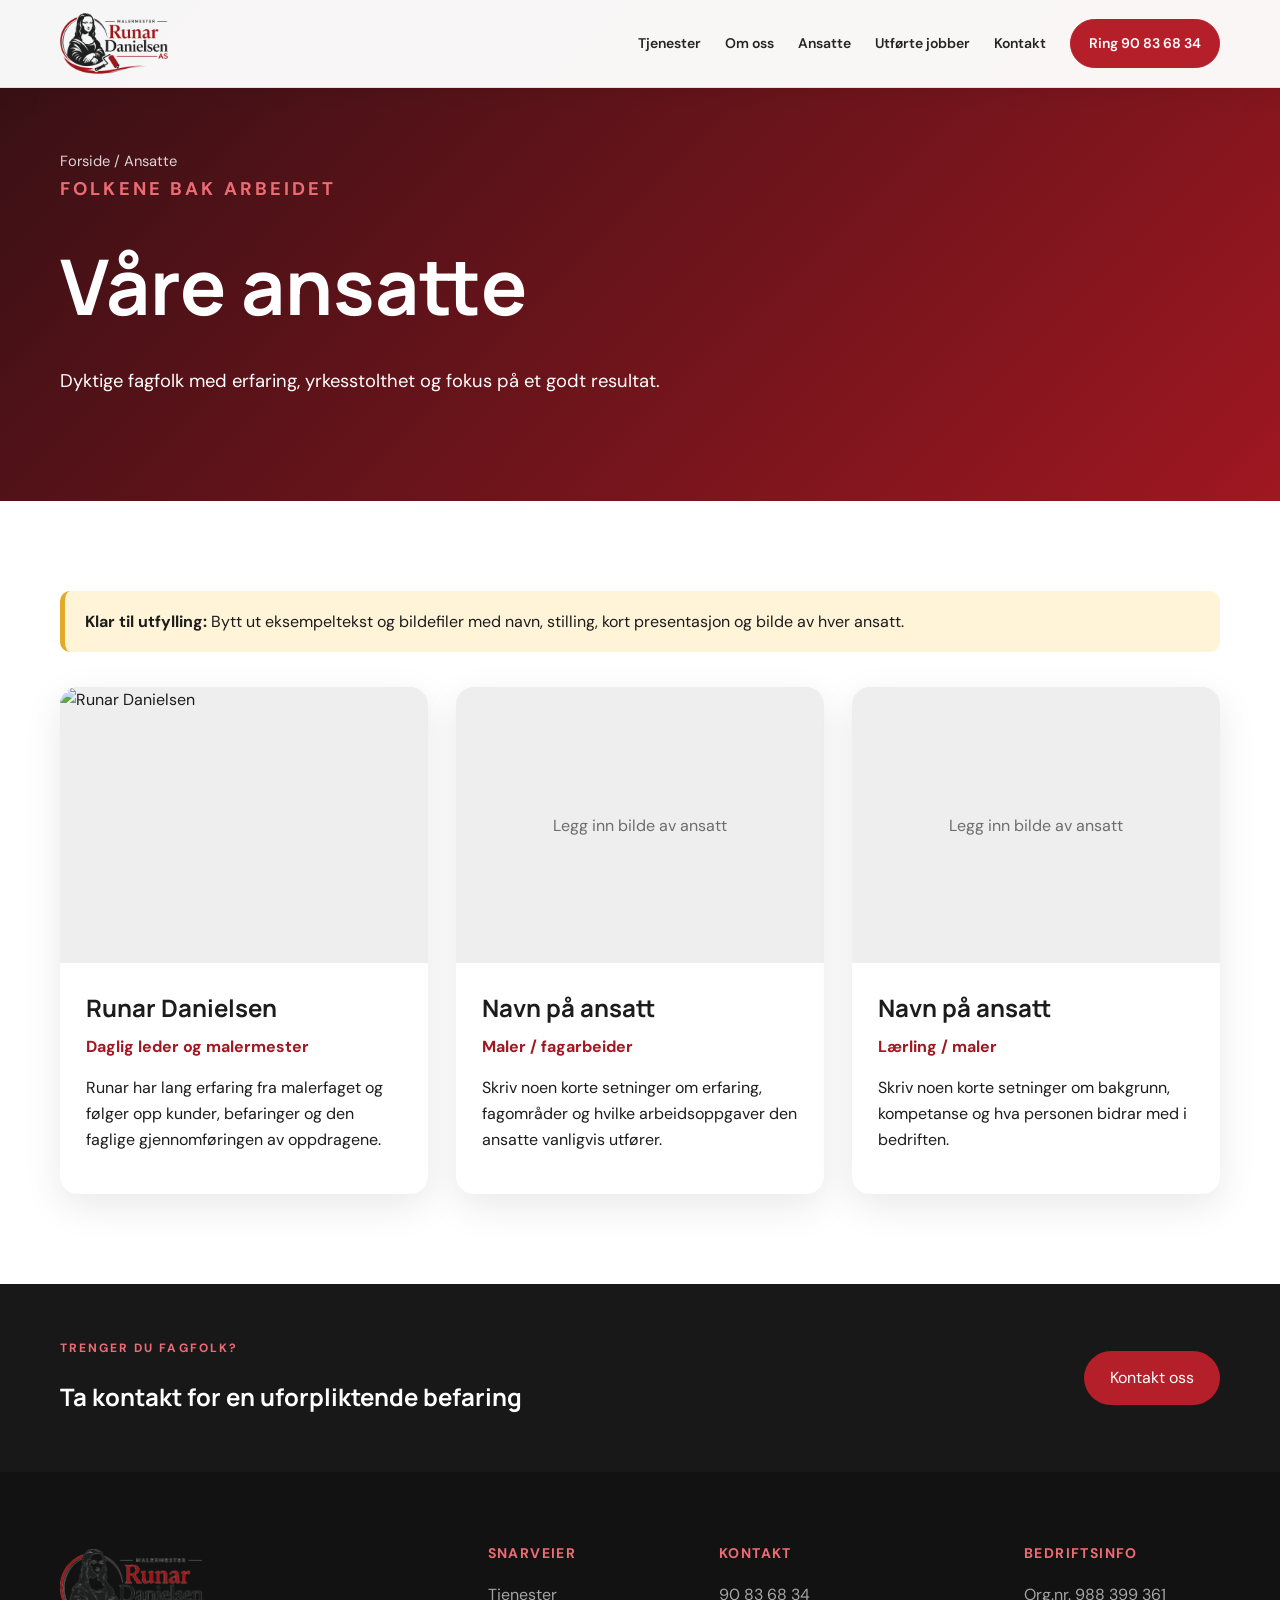
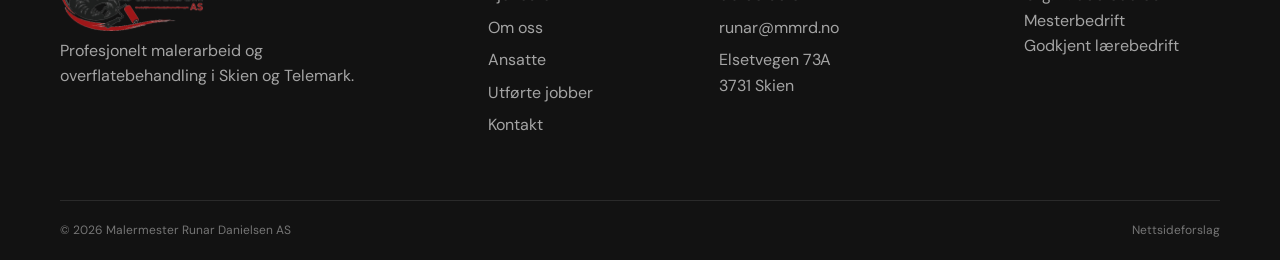
==== ansatte.html @ 9a322361 "Add files via upload" ====
<!DOCTYPE html>
<html lang="no">
<head>
  <meta charset="UTF-8">
  <meta name="viewport" content="width=device-width, initial-scale=1.0">
  <meta name="theme-color" content="#9f1721">
  <link rel="preconnect" href="https://fonts.googleapis.com">
  <link rel="preconnect" href="https://fonts.gstatic.com" crossorigin>
  <link href="https://fonts.googleapis.com/css2?family=DM+Sans:wght@400;500;600;700&family=Manrope:wght@600;700;800&display=swap" rel="stylesheet">
  <link rel="stylesheet" href="css/style.css">
  <meta name="description" content="Møt de ansatte hos Malermester Runar Danielsen AS i Skien.">
  <title>Ansatte | Malermester Runar Danielsen AS</title>
  <style>
    .subhero{padding:150px 0 85px;background:linear-gradient(135deg,#331014,#9f1721);color:#fff}.subhero h1{font-family:Manrope,sans-serif;font-size:clamp(2.5rem,6vw,4.8rem);margin:.25rem 0 1rem}.subhero p{max-width:700px;font-size:1.15rem;line-height:1.7}.breadcrumb{font-size:.92rem;opacity:.82}.breadcrumb a{color:#fff}.page-section{padding:90px 0}.team-grid,.jobs-grid{display:grid;grid-template-columns:repeat(3,minmax(0,1fr));gap:28px}.team-card,.job-card{background:#fff;border-radius:18px;overflow:hidden;box-shadow:0 12px 38px rgba(0,0,0,.09)}.team-photo,.job-photo{aspect-ratio:4/3;background:#eee;display:flex;align-items:center;justify-content:center;overflow:hidden}.team-photo img,.job-photo img{width:100%;height:100%;object-fit:cover}.placeholder{padding:30px;text-align:center;color:#6d6d6d}.team-content,.job-content{padding:26px}.team-content h2,.job-content h2{margin:0 0 6px;font-family:Manrope,sans-serif}.role{color:#9f1721;font-weight:700;margin:0 0 15px}.job-meta{display:flex;gap:8px;flex-wrap:wrap;margin-bottom:14px}.tag{font-size:.82rem;background:#f5e9ea;color:#82141c;padding:6px 10px;border-radius:999px}.notice{background:#fff4d8;border-left:5px solid #e2a92a;padding:18px 20px;border-radius:10px;margin-bottom:35px}.cta-band{background:#181818;color:#fff;padding:55px 0}.cta-band .container{display:flex;align-items:center;justify-content:space-between;gap:30px}.cta-band h2{margin:0;font-family:Manrope,sans-serif}@media(max-width:900px){.team-grid,.jobs-grid{grid-template-columns:1fr 1fr}.cta-band .container{align-items:flex-start;flex-direction:column}}@media(max-width:620px){.team-grid,.jobs-grid{grid-template-columns:1fr}.subhero{padding-top:120px}}
  </style>
</head>
<body>
  <a class="skip-link" href="#main">Gå til innhold</a>
  <header class="site-header" id="top">
    <div class="container nav-wrap">
      <a class="brand" href="index.html" aria-label="Malermester Runar Danielsen AS – forsiden">
        <img class="brand-logo" src="images/logo-transparent.png" alt="Malermester Runar Danielsen AS">
      </a>
      <button class="menu-toggle" aria-label="Åpne meny" aria-expanded="false"><span></span><span></span><span></span></button>
      <nav class="main-nav" aria-label="Hovedmeny">
        <a href="index.html#tjenester">Tjenester</a>
        <a href="index.html#om">Om oss</a>
        <a href="ansatte.html">Ansatte</a>
        <a href="utforte-jobber.html">Utførte jobber</a>
        <a href="index.html#kontakt">Kontakt</a>
        <a class="nav-cta" href="tel:+4790836834">Ring 90 83 68 34</a>
      </nav>
    </div>
  </header>
  <main id="main">
    <section class="subhero"><div class="container"><div class="breadcrumb"><a href="index.html">Forside</a> / Ansatte</div><p class="eyebrow">Folkene bak arbeidet</p><h1>Våre ansatte</h1><p>Dyktige fagfolk med erfaring, yrkesstolthet og fokus på et godt resultat.</p></div></section>
    <section class="page-section"><div class="container">
      <div class="notice"><strong>Klar til utfylling:</strong> Bytt ut eksempeltekst og bildefiler med navn, stilling, kort presentasjon og bilde av hver ansatt.</div>
      <div class="team-grid">
        <article class="team-card"><div class="team-photo"><img src="images/runar-danielsen.jpg" alt="Runar Danielsen" onerror="this.style.display='none';this.parentElement.innerHTML='<div class='placeholder'>Legg inn bilde:<br><strong>images/runar-danielsen.jpg</strong></div>'"></div><div class="team-content"><h2>Runar Danielsen</h2><p class="role">Daglig leder og malermester</p><p>Runar har lang erfaring fra malerfaget og følger opp kunder, befaringer og den faglige gjennomføringen av oppdragene.</p></div></article>
        <article class="team-card"><div class="team-photo"><div class="placeholder">Legg inn bilde av ansatt</div></div><div class="team-content"><h2>Navn på ansatt</h2><p class="role">Maler / fagarbeider</p><p>Skriv noen korte setninger om erfaring, fagområder og hvilke arbeidsoppgaver den ansatte vanligvis utfører.</p></div></article>
        <article class="team-card"><div class="team-photo"><div class="placeholder">Legg inn bilde av ansatt</div></div><div class="team-content"><h2>Navn på ansatt</h2><p class="role">Lærling / maler</p><p>Skriv noen korte setninger om bakgrunn, kompetanse og hva personen bidrar med i bedriften.</p></div></article>
      </div>
    </div></section>
    <section class="cta-band"><div class="container"><div><p class="eyebrow">Trenger du fagfolk?</p><h2>Ta kontakt for en uforpliktende befaring</h2></div><a class="btn btn-primary" href="index.html#kontakt">Kontakt oss</a></div></section>
  </main>
  <footer>
    <div class="container footer-grid">
      <div><a class="brand footer-brand" href="index.html"><img class="footer-logo" src="images/logo-transparent.png" alt="Malermester Runar Danielsen AS"></a><p>Profesjonelt malerarbeid og overflatebehandling i Skien og Telemark.</p></div>
      <div><h3>Snarveier</h3><a href="index.html#tjenester">Tjenester</a><a href="index.html#om">Om oss</a><a href="ansatte.html">Ansatte</a><a href="utforte-jobber.html">Utførte jobber</a><a href="index.html#kontakt">Kontakt</a></div>
      <div><h3>Kontakt</h3><a href="tel:+4790836834">90 83 68 34</a><a href="mailto:runar@mmrd.no">runar@mmrd.no</a><p>Elsetvegen 73A<br>3731 Skien</p></div>
      <div><h3>Bedriftsinfo</h3><p>Org.nr. 988 399 361<br>Mesterbedrift<br>Godkjent lærebedrift</p></div>
    </div>
    <div class="container footer-bottom"><span>© <span id="year"></span> Malermester Runar Danielsen AS</span><span>Nettsideforslag</span></div>
  </footer>
  <script src="script.js"></script>
</body>
</html>
---- css/style.css ----
:root{--green:#172821;--green2:#213a30;--lime:#d9e7a5;--cream:#f3f0e8;--white:#fff;--ink:#1a211d;--muted:#68716c;--line:#d9ddd9;--radius:18px;--shadow:0 20px 50px rgba(12,30,22,.14)}
*{box-sizing:border-box}html{scroll-behavior:smooth}body{margin:0;font-family:'DM Sans',sans-serif;color:var(--ink);background:#fff;line-height:1.6}img{max-width:100%;display:block}a{color:inherit;text-decoration:none}.container{width:min(1160px,calc(100% - 40px));margin:auto}.skip-link{position:absolute;left:-9999px}.skip-link:focus{left:20px;top:20px;background:#fff;padding:10px;z-index:999}
.site-header{height:84px;position:absolute;z-index:20;width:100%;color:#fff;border-bottom:1px solid rgba(255,255,255,.18)}.nav-wrap{height:100%;display:flex;align-items:center;justify-content:space-between}.brand{display:flex;align-items:center;gap:12px}.brand-mark{width:47px;height:47px;border:2px solid var(--lime);display:grid;place-items:center;border-radius:50%;font-family:Manrope;font-weight:800;letter-spacing:-2px;color:var(--lime)}.brand-text{display:flex;flex-direction:column;line-height:1.1}.brand-text strong{font-family:Manrope;font-size:16px;text-transform:uppercase;letter-spacing:.07em}.brand-text small{font-size:13px;opacity:.8;margin-top:4px}.main-nav{display:flex;align-items:center;gap:30px;font-weight:600;font-size:14px}.main-nav>a:not(.nav-cta):hover{color:var(--lime)}.nav-cta{padding:12px 18px;border:1px solid rgba(255,255,255,.5);border-radius:50px}.nav-cta:hover{background:#fff;color:var(--green)}.menu-toggle{display:none;background:transparent;border:0;padding:8px}.menu-toggle span{display:block;width:26px;height:2px;background:#fff;margin:6px}
.hero{min-height:790px;display:flex;align-items:center;position:relative;color:#fff;background:url('https://images.unsplash.com/photo-1562259949-6d6cde6cc78e?auto=format&fit=crop&w=2000&q=88') center/cover}.hero-overlay{position:absolute;inset:0;background:linear-gradient(90deg,rgba(12,27,21,.92) 0%,rgba(12,27,21,.70) 47%,rgba(12,27,21,.25) 100%)}.hero-content{position:relative;padding-top:80px}.eyebrow{text-transform:uppercase;letter-spacing:.17em;font-size:12px;font-weight:700;color:var(--lime);margin:0 0 20px}.eyebrow.dark{color:#64733f}.hero h1{font-family:Manrope;font-size:clamp(50px,7vw,88px);line-height:.99;letter-spacing:-.05em;margin:0;max-width:850px}.hero h1 span{color:var(--lime)}.hero-lead{font-size:20px;max-width:640px;color:rgba(255,255,255,.82);margin:28px 0 34px}.hero-actions{display:flex;gap:14px;flex-wrap:wrap}.btn{display:inline-flex;align-items:center;justify-content:center;min-height:54px;padding:0 25px;border-radius:50px;font-weight:700;border:1px solid transparent;cursor:pointer;font:inherit}.btn-primary{background:var(--lime);color:var(--green)}.btn-primary:hover{background:#eef5cd}.btn-ghost{border-color:rgba(255,255,255,.55);color:#fff}.btn-ghost:hover{background:#fff;color:var(--green)}.trust-row{display:flex;gap:50px;margin-top:65px;border-top:1px solid rgba(255,255,255,.2);padding-top:25px;max-width:700px}.trust-row div{display:flex;flex-direction:column}.trust-row strong{font-family:Manrope;font-size:19px}.trust-row span{color:rgba(255,255,255,.6);font-size:13px}.intro-strip{background:var(--lime);padding:24px 0}.intro-grid{display:flex;align-items:center;justify-content:space-between;font-weight:700}.intro-grid p{margin:0;font-size:18px}.intro-grid a{font-size:18px}.intro-grid a span{margin-left:14px}
.section{padding:110px 0}.section-heading{display:grid;grid-template-columns:1.4fr .7fr;align-items:end;gap:60px;margin-bottom:50px}.section-heading h2,.about h2,.center-heading h2,.contact-copy h2{font-family:Manrope;font-size:clamp(36px,5vw,56px);line-height:1.08;letter-spacing:-.04em;margin:0}.section-heading>p{color:var(--muted);margin:0}.service-grid{display:grid;grid-template-columns:repeat(3,1fr);gap:18px}.service-card{position:relative;min-height:280px;padding:34px;border:1px solid var(--line);border-radius:var(--radius);transition:.25s;background:#fff}.service-card:hover{transform:translateY(-5px);box-shadow:var(--shadow)}.service-card.featured{background:var(--green);color:#fff;border-color:var(--green)}.service-card .number{position:absolute;right:24px;top:22px;font-size:12px;color:#9ba29e}.service-card .icon{font-size:30px;color:#76884e;margin-bottom:28px}.service-card h3{font-family:Manrope;font-size:21px;margin:0 0 13px}.service-card p{margin:0;color:var(--muted)}.service-card.featured p{color:rgba(255,255,255,.65)}.service-card.featured .icon{color:var(--lime)}
.about{background:var(--cream)}.about-grid{display:grid;grid-template-columns:1fr 1fr;gap:90px;align-items:center}.about-image{position:relative}.about-image img{height:610px;width:100%;object-fit:cover;border-radius:var(--radius)}.experience-badge{position:absolute;right:-28px;bottom:45px;background:var(--lime);width:145px;height:145px;border-radius:50%;display:flex;flex-direction:column;align-items:center;justify-content:center}.experience-badge strong{font-size:13px;text-transform:uppercase;letter-spacing:.1em}.experience-badge span{font-family:Manrope;font-size:33px;font-weight:800}.about-copy>p:not(.eyebrow){color:var(--muted);font-size:17px}.check-list{list-style:none;padding:0;margin:28px 0}.check-list li{padding:12px 0 12px 32px;border-bottom:1px solid #d9d6cc;position:relative;font-weight:600}.check-list li:before{content:'✓';position:absolute;left:0;color:#61753c}.text-link{font-weight:800;border-bottom:1px solid;padding-bottom:5px}.text-link span{margin-left:12px}
.projects{background:var(--green);color:#fff}.section-heading.light>p{color:rgba(255,255,255,.65)}.project-grid{display:grid;grid-template-columns:1.35fr .65fr;grid-template-rows:1fr 1fr;gap:18px;height:660px}.project{margin:0;position:relative;overflow:hidden;border-radius:var(--radius)}.project.large{grid-row:1/3}.project img{width:100%;height:100%;object-fit:cover;transition:.5s}.project:hover img{transform:scale(1.035)}.project:after{content:'';position:absolute;inset:40% 0 0;background:linear-gradient(transparent,rgba(0,0,0,.75))}.project figcaption{position:absolute;z-index:2;left:28px;bottom:25px;display:flex;flex-direction:column}.project figcaption strong{font-family:Manrope;font-size:21px}.project figcaption span{font-size:13px;color:rgba(255,255,255,.7)}
.center-heading{text-align:center;margin-bottom:50px}.process-grid{display:grid;grid-template-columns:repeat(4,1fr);gap:25px}.process-grid>div{padding:30px 25px;border-top:2px solid var(--green)}.process-grid span{display:grid;place-items:center;width:38px;height:38px;border-radius:50%;background:var(--green);color:var(--lime);font-weight:800;margin-bottom:25px}.process-grid h3{font-family:Manrope;margin:0 0 10px}.process-grid p{color:var(--muted);margin:0}
.contact-section{background:var(--green2);color:#fff;padding:110px 0}.contact-grid{display:grid;grid-template-columns:.8fr 1.2fr;gap:90px}.contact-copy>p:not(.eyebrow){color:rgba(255,255,255,.68);font-size:18px}.contact-details{margin-top:45px;display:grid;gap:15px}.contact-details a,.contact-details div{display:flex;flex-direction:column;border-bottom:1px solid rgba(255,255,255,.16);padding-bottom:15px}.contact-details span{font-size:12px;text-transform:uppercase;color:var(--lime);letter-spacing:.1em}.contact-details strong{font-size:17px;margin-top:3px}.contact-form{background:#fff;color:var(--ink);padding:38px;border-radius:var(--radius)}.field-row{display:grid;grid-template-columns:1fr 1fr;gap:16px}.contact-form label{display:block;font-size:13px;font-weight:700;margin-bottom:18px}.contact-form input,.contact-form select,.contact-form textarea{width:100%;margin-top:7px;border:1px solid #d8ded9;border-radius:10px;padding:14px;font:inherit;background:#fafbf9}.contact-form textarea{resize:vertical}.consent{display:flex!important;gap:10px;align-items:flex-start;font-weight:400!important}.consent input{width:auto;margin:5px 0 0}.btn.full{width:100%;border:0}.form-note{font-size:12px;color:#7b827e;text-align:center;margin:14px 0 0}
footer{background:#0d1813;color:#fff;padding:70px 0 20px}.footer-grid{display:grid;grid-template-columns:1.5fr .7fr 1fr .8fr;gap:60px}.footer-grid h3{font-size:14px;text-transform:uppercase;letter-spacing:.1em;color:var(--lime);margin:0 0 18px}.footer-grid a,.footer-grid p{display:block;color:rgba(255,255,255,.62);margin:7px 0}.footer-grid>div:first-child p{max-width:330px}.footer-brand{margin-bottom:25px}.footer-bottom{border-top:1px solid rgba(255,255,255,.1);margin-top:55px;padding-top:20px;display:flex;justify-content:space-between;color:rgba(255,255,255,.42);font-size:12px}
@media(max-width:900px){.main-nav{position:fixed;inset:0 0 auto 0;background:var(--green);padding:100px 30px 35px;display:none;flex-direction:column;align-items:stretch}.main-nav.open{display:flex}.menu-toggle{display:block;z-index:2}.hero{min-height:730px}.service-grid{grid-template-columns:repeat(2,1fr)}.section-heading,.about-grid,.contact-grid{grid-template-columns:1fr;gap:45px}.about-grid{gap:60px}.about-image img{height:480px}.experience-badge{right:20px}.process-grid{grid-template-columns:repeat(2,1fr)}.footer-grid{grid-template-columns:1fr 1fr}.project-grid{height:560px}}
@media(max-width:620px){.container{width:min(100% - 28px,1160px)}.site-header{height:72px}.brand-text strong{font-size:13px}.brand-mark{width:41px;height:41px}.hero{min-height:720px;background-position:60% center}.hero-content{padding-top:75px}.hero h1{font-size:48px}.hero-lead{font-size:17px}.hero-actions{flex-direction:column;align-items:stretch}.trust-row{gap:20px;justify-content:space-between;margin-top:40px}.trust-row strong{font-size:15px}.intro-grid{flex-direction:column;align-items:flex-start;gap:4px}.section{padding:75px 0}.section-heading{gap:20px;margin-bottom:35px}.service-grid{grid-template-columns:1fr}.about-image img{height:380px}.experience-badge{width:110px;height:110px}.experience-badge span{font-size:25px}.project-grid{display:block;height:auto}.project{height:280px;margin-bottom:14px}.process-grid{grid-template-columns:1fr}.process-grid>div{padding:22px 10px}.contact-section{padding:75px 0}.contact-form{padding:24px 18px}.field-row{grid-template-columns:1fr}.footer-grid{grid-template-columns:1fr;gap:30px}.footer-bottom{flex-direction:column;gap:5px}}


/* Ny profil med Mona Lisa-logo */
:root{--green:#171717;--green2:#262626;--lime:#b51f2a;--cream:#f6f3f0;--ink:#1c1c1c;--muted:#686868;--line:#ded9d5}
.site-header{height:88px;background:rgba(255,255,255,.96);color:var(--ink);border-bottom:1px solid rgba(0,0,0,.09);box-shadow:0 6px 24px rgba(0,0,0,.06);overflow:visible}
.brand{flex-shrink:0}
.brand-logo{display:block;width:auto;height:62px;max-width:230px;object-fit:contain;object-position:left center;background:transparent}
.main-nav{gap:24px;color:#252525}
.main-nav>a:not(.nav-cta):hover{color:var(--lime)}
.nav-cta{border-color:var(--lime);background:var(--lime);color:#fff}
.nav-cta:hover{background:#8f111a;color:#fff}
.menu-toggle span{background:#222}
.hero{padding-top:88px}
.hero h1 span,.eyebrow,.contact-details span,.footer-grid h3{color:#ef6b74}
.btn-primary{background:var(--lime);color:#fff}
.btn-primary:hover{background:#8f111a}
.intro-strip{background:var(--lime);color:#fff}
.service-card.featured{background:#202020;border-color:#202020}
.service-card.featured .icon{color:#ef6b74}
.projects{background:#1d1d1d}
.contact-section{background:#292929}
footer{background:#121212}
.footer-logo{display:block;width:auto;height:82px;max-width:280px;background:transparent;border-radius:0;padding:0}
.footer-brand{display:inline-block}
@media(max-width:900px){.main-nav{background:#fff;color:#222;padding-top:110px;border-bottom:1px solid #ddd}.main-nav .nav-cta{text-align:center}.hero{padding-top:88px}}
@media(max-width:620px){.site-header{height:78px}.brand-logo{width:auto;height:48px;max-width:180px}.hero{padding-top:78px}.footer-logo{width:auto;height:62px;max-width:220px}}


/* Oppdatert med hero-bilde og mester-merke */
.hero{min-height:auto;background:linear-gradient(90deg,#122017 0%,#47504b 100%)}
.hero-overlay{background:linear-gradient(90deg,rgba(12,27,21,.72) 0%,rgba(12,27,21,.34) 55%,rgba(12,27,21,.10) 100%)}
.hero-grid{position:relative;display:grid;grid-template-columns:1.05fr .95fr;gap:42px;align-items:center;padding-top:44px;padding-bottom:54px;min-height:760px}
.hero-content{position:relative;padding-top:0;z-index:2}
.hero-visual{position:relative;z-index:2;display:flex;justify-content:flex-end;align-items:flex-end}
.hero-visual img{display:block;width:min(100%,560px);border-radius:24px;box-shadow:0 24px 60px rgba(0,0,0,.28);object-fit:cover;border:4px solid rgba(255,255,255,.12)}
.about-image{display:flex;align-items:center;justify-content:center;background:#fff;border-radius:var(--radius);padding:34px;box-shadow:var(--shadow)}
.about-image img{height:auto;max-height:none;width:min(100%,420px);object-fit:contain;border-radius:0}
.experience-badge{display:none}
.mester-card{display:flex;align-items:center;gap:18px;padding:18px 20px;background:#fff;border:1px solid #d9d6cc;border-radius:18px;box-shadow:0 12px 28px rgba(0,0,0,.06);margin:26px 0 18px}
.mester-card img{width:92px;height:92px;object-fit:contain;flex:0 0 auto}
.mester-card strong{display:block;font-family:Manrope;font-size:21px;margin-bottom:6px;color:#151515}
.mester-card p{margin:0;color:var(--muted);font-size:15px}
@media(max-width:900px){.hero-grid{grid-template-columns:1fr;gap:26px;padding-top:28px;padding-bottom:40px;min-height:auto}.hero-visual{justify-content:center}.hero-visual img{width:min(100%,460px)}.about-image img{width:min(100%,320px)}}
@media(max-width:620px){.hero-grid{padding-top:18px;padding-bottom:24px}.hero-visual img{width:100%;border-radius:18px}.mester-card{flex-direction:column;align-items:flex-start}.mester-card img{width:78px;height:78px}}


/* Bakgrunnsbilder på tjenestekort */
.service-card{
  overflow:hidden;
  min-height:300px;
  display:flex;
  flex-direction:column;
  justify-content:flex-end;
  color:#fff;
  border:0;
  background-size:cover;
  background-position:center;
  box-shadow:0 14px 36px rgba(0,0,0,.13);
}
.service-card::before{
  content:"";
  position:absolute;
  inset:0;
  z-index:0;
  background:linear-gradient(180deg,rgba(0,0,0,.12) 0%,rgba(0,0,0,.78) 82%,rgba(0,0,0,.9) 100%);
  transition:background .25s ease;
}
.service-card:hover::before{
  background:linear-gradient(180deg,rgba(0,0,0,.06) 0%,rgba(0,0,0,.68) 78%,rgba(0,0,0,.86) 100%);
}
.service-card > *{
  position:relative;
  z-index:1;
}
.service-card .number{
  top:22px;
  right:24px;
  color:rgba(255,255,255,.85);
}
.service-card .icon{
  color:#fff;
  margin-bottom:18px;
  text-shadow:0 2px 8px rgba(0,0,0,.45);
}
.service-card h3{
  color:#fff;
  text-shadow:0 2px 8px rgba(0,0,0,.5);
}
.service-card p,
.service-card.featured p{
  color:rgba(255,255,255,.88);
  text-shadow:0 1px 5px rgba(0,0,0,.5);
}
.service-card.featured{
  background-color:#202020;
  border-color:transparent;
}
.service-card:nth-child(1){
  background-image:url('https://images.unsplash.com/photo-1562259949-e8e7689d7828?auto=format&fit=crop&w=1200&q=82');
}
.service-card:nth-child(2){
  background-image:url('https://images.unsplash.com/photo-1600585154340-be6161a56a0c?auto=format&fit=crop&w=1200&q=82');
}
.service-card:nth-child(3){
  background-image:url('https://images.unsplash.com/photo-1618221195710-dd6b41faaea6?auto=format&fit=crop&w=1200&q=82');
}
.service-card:nth-child(4){
  background-image:url('https://images.unsplash.com/photo-1586864387967-d02ef85d93e8?auto=format&fit=crop&w=1200&q=82');
}
.service-card:nth-child(5){
  background-image:url('https://images.unsplash.com/photo-1589939705384-5185137a7f0f?auto=format&fit=crop&w=1200&q=82');
}
.service-card:nth-child(6){
  background-image:url('https://images.unsplash.com/photo-1503387762-592deb58ef4e?auto=format&fit=crop&w=1200&q=82');
}
@media(max-width:620px){
  .service-card{min-height:270px}
}
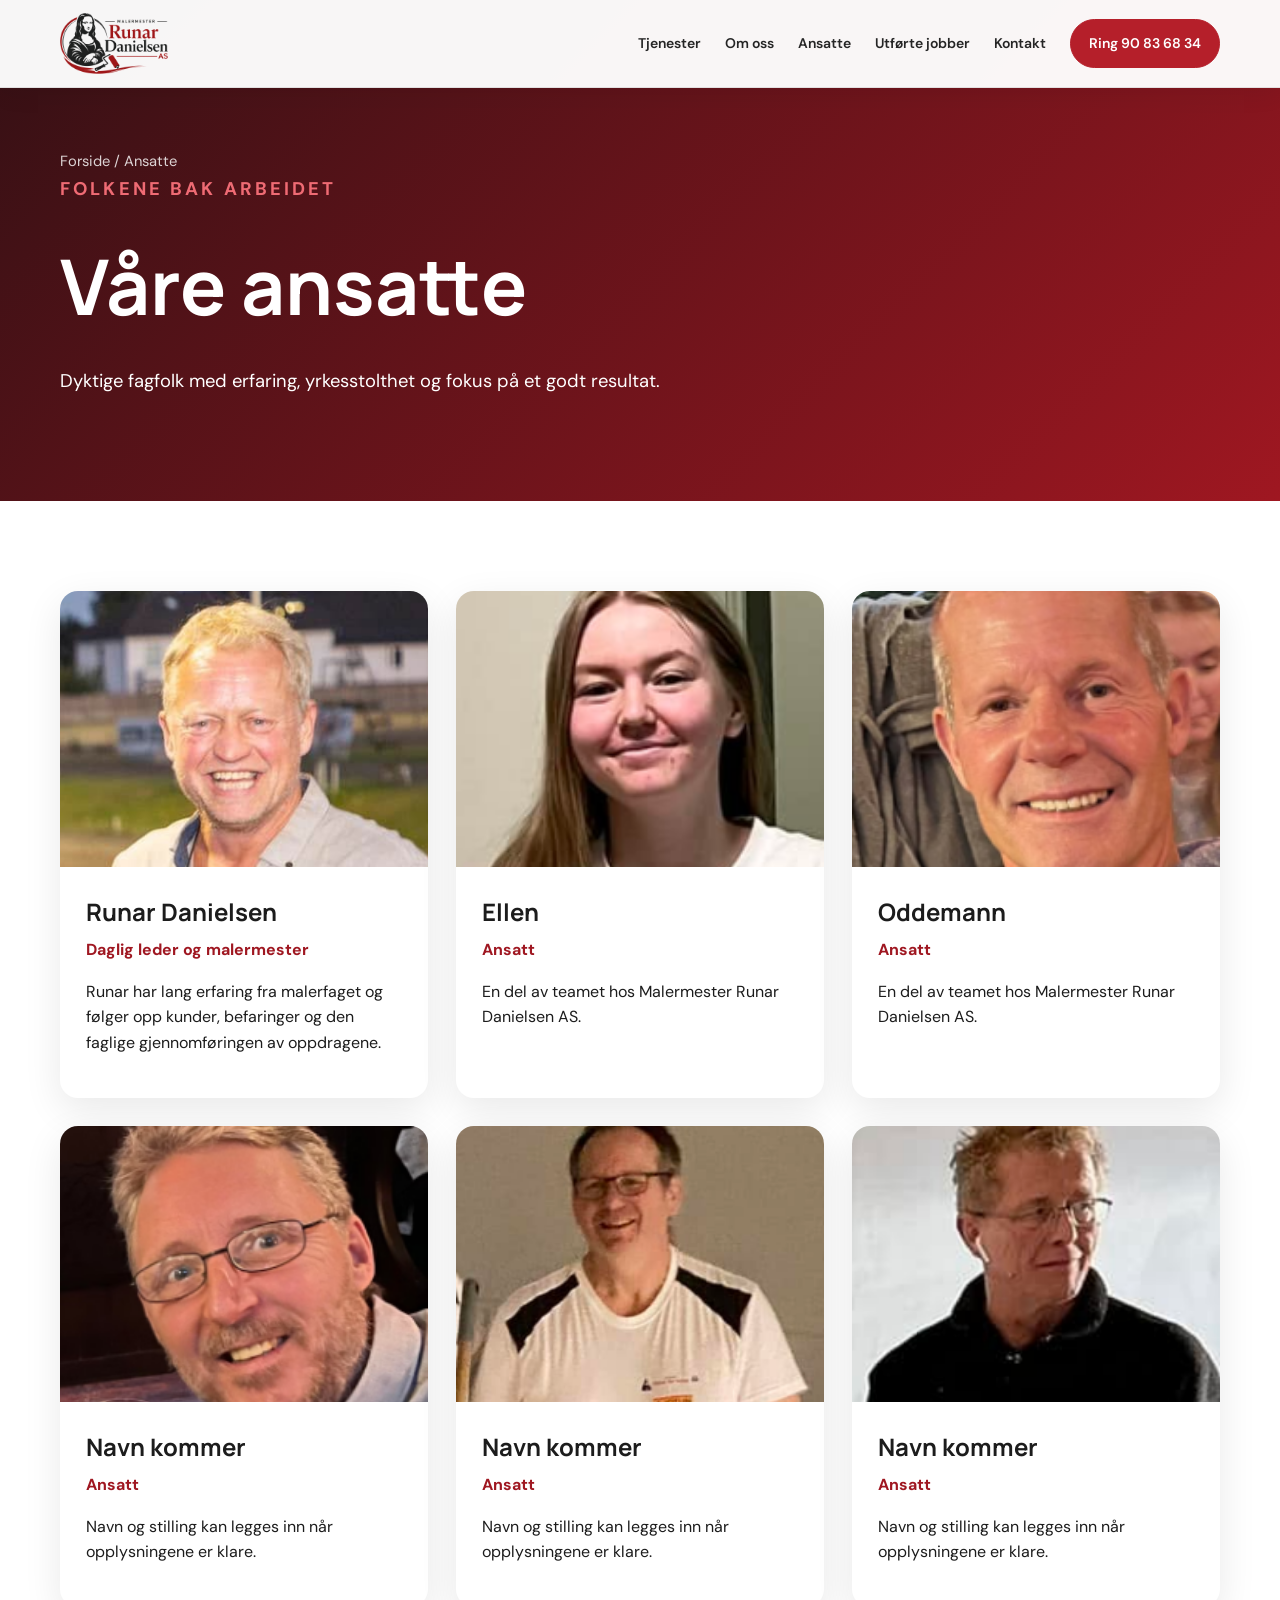
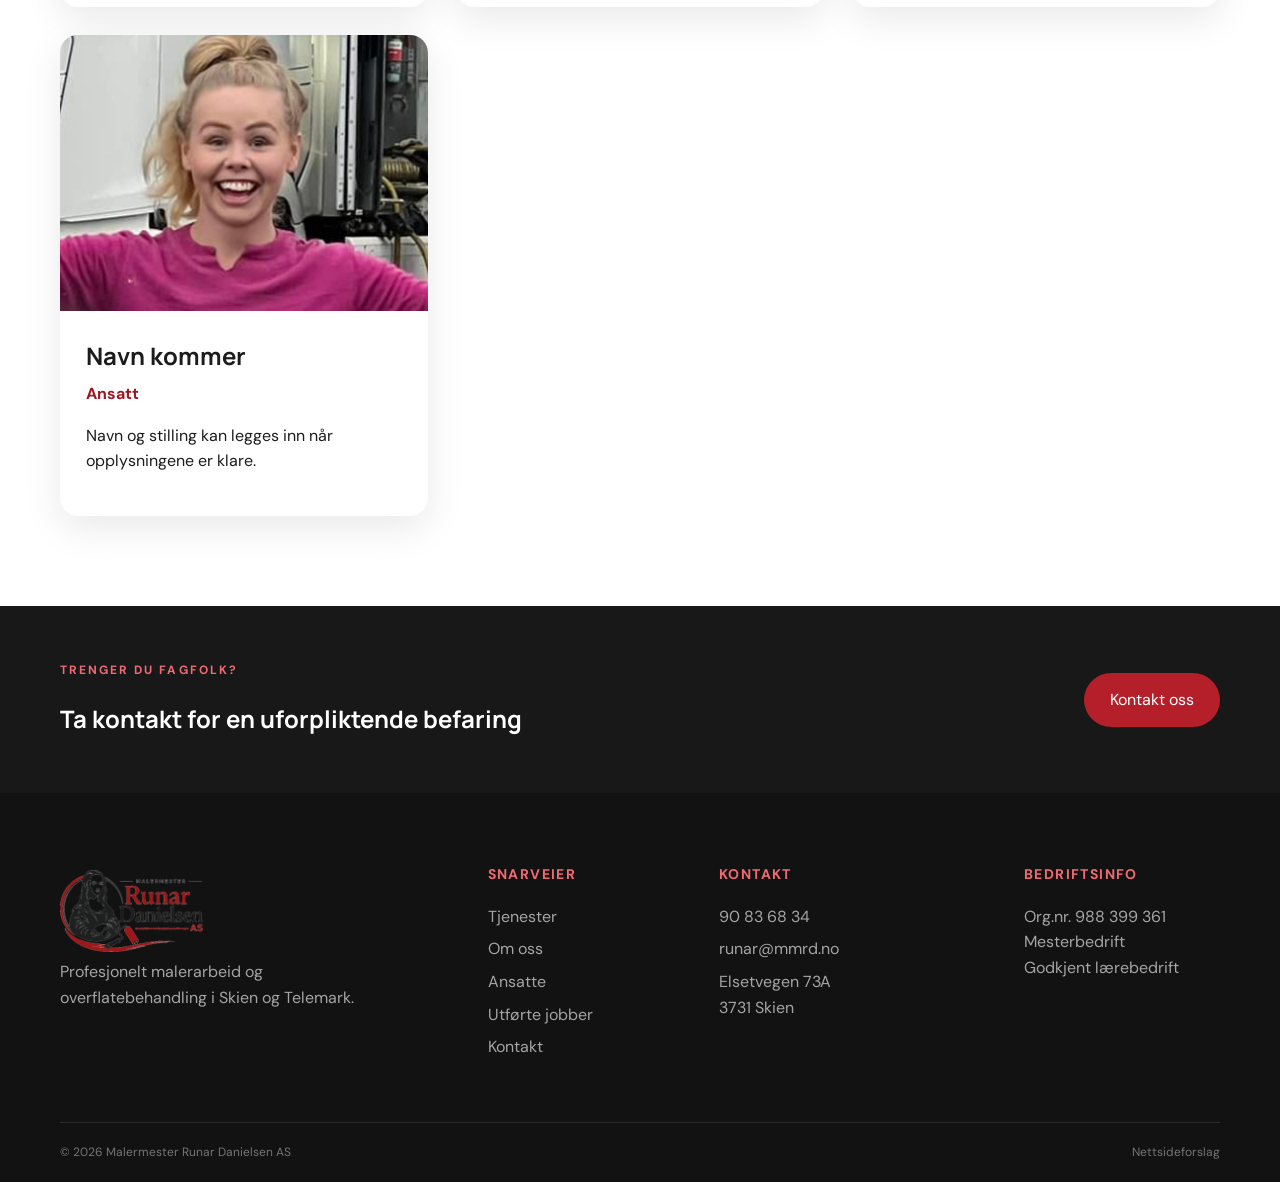
==== commit ec4ed5de: "Add files via upload" ====
--- a/ansatte.html
+++ b/ansatte.html
@@ -35,11 +35,35 @@
   <main id="main">
     <section class="subhero"><div class="container"><div class="breadcrumb"><a href="index.html">Forside</a> / Ansatte</div><p class="eyebrow">Folkene bak arbeidet</p><h1>Våre ansatte</h1><p>Dyktige fagfolk med erfaring, yrkesstolthet og fokus på et godt resultat.</p></div></section>
     <section class="page-section"><div class="container">
-      <div class="notice"><strong>Klar til utfylling:</strong> Bytt ut eksempeltekst og bildefiler med navn, stilling, kort presentasjon og bilde av hver ansatt.</div>
       <div class="team-grid">
-        <article class="team-card"><div class="team-photo"><img src="images/runar-danielsen.jpg" alt="Runar Danielsen" onerror="this.style.display='none';this.parentElement.innerHTML='<div class='placeholder'>Legg inn bilde:<br><strong>images/runar-danielsen.jpg</strong></div>'"></div><div class="team-content"><h2>Runar Danielsen</h2><p class="role">Daglig leder og malermester</p><p>Runar har lang erfaring fra malerfaget og følger opp kunder, befaringer og den faglige gjennomføringen av oppdragene.</p></div></article>
-        <article class="team-card"><div class="team-photo"><div class="placeholder">Legg inn bilde av ansatt</div></div><div class="team-content"><h2>Navn på ansatt</h2><p class="role">Maler / fagarbeider</p><p>Skriv noen korte setninger om erfaring, fagområder og hvilke arbeidsoppgaver den ansatte vanligvis utfører.</p></div></article>
-        <article class="team-card"><div class="team-photo"><div class="placeholder">Legg inn bilde av ansatt</div></div><div class="team-content"><h2>Navn på ansatt</h2><p class="role">Lærling / maler</p><p>Skriv noen korte setninger om bakgrunn, kompetanse og hva personen bidrar med i bedriften.</p></div></article>
+        <article class="team-card">
+          <div class="team-photo"><img src="images/runar.png" alt="Runar Danielsen" loading="lazy"></div>
+          <div class="team-content"><h2>Runar Danielsen</h2><p class="role">Daglig leder og malermester</p><p>Runar har lang erfaring fra malerfaget og følger opp kunder, befaringer og den faglige gjennomføringen av oppdragene.</p></div>
+        </article>
+        <article class="team-card">
+          <div class="team-photo"><img src="images/Ellen.png" alt="Ellen" loading="lazy"></div>
+          <div class="team-content"><h2>Ellen</h2><p class="role">Ansatt</p><p>En del av teamet hos Malermester Runar Danielsen AS.</p></div>
+        </article>
+        <article class="team-card">
+          <div class="team-photo"><img src="images/oddemann.png" alt="Oddemann" loading="lazy"></div>
+          <div class="team-content"><h2>Oddemann</h2><p class="role">Ansatt</p><p>En del av teamet hos Malermester Runar Danielsen AS.</p></div>
+        </article>
+        <article class="team-card">
+          <div class="team-photo"><img src="images/Skjermbilde 2026-07-22 kl. 17.56.14.png" alt="Ansatt hos Malermester Runar Danielsen AS" loading="lazy"></div>
+          <div class="team-content"><h2>Navn kommer</h2><p class="role">Ansatt</p><p>Navn og stilling kan legges inn når opplysningene er klare.</p></div>
+        </article>
+        <article class="team-card">
+          <div class="team-photo"><img src="images/Skjermbilde 2026-07-22 kl. 18.09.59.png" alt="Ansatt hos Malermester Runar Danielsen AS" loading="lazy"></div>
+          <div class="team-content"><h2>Navn kommer</h2><p class="role">Ansatt</p><p>Navn og stilling kan legges inn når opplysningene er klare.</p></div>
+        </article>
+        <article class="team-card">
+          <div class="team-photo"><img src="images/Skjermbilde 2026-07-22 kl. 18.11.24.png" alt="Ansatt hos Malermester Runar Danielsen AS" loading="lazy"></div>
+          <div class="team-content"><h2>Navn kommer</h2><p class="role">Ansatt</p><p>Navn og stilling kan legges inn når opplysningene er klare.</p></div>
+        </article>
+        <article class="team-card">
+          <div class="team-photo"><img src="images/Skjermbilde 2026-07-22 kl. 18.12.16.png" alt="Ansatt hos Malermester Runar Danielsen AS" loading="lazy"></div>
+          <div class="team-content"><h2>Navn kommer</h2><p class="role">Ansatt</p><p>Navn og stilling kan legges inn når opplysningene er klare.</p></div>
+        </article>
       </div>
     </div></section>
     <section class="cta-band"><div class="container"><div><p class="eyebrow">Trenger du fagfolk?</p><h2>Ta kontakt for en uforpliktende befaring</h2></div><a class="btn btn-primary" href="index.html#kontakt">Kontakt oss</a></div></section>
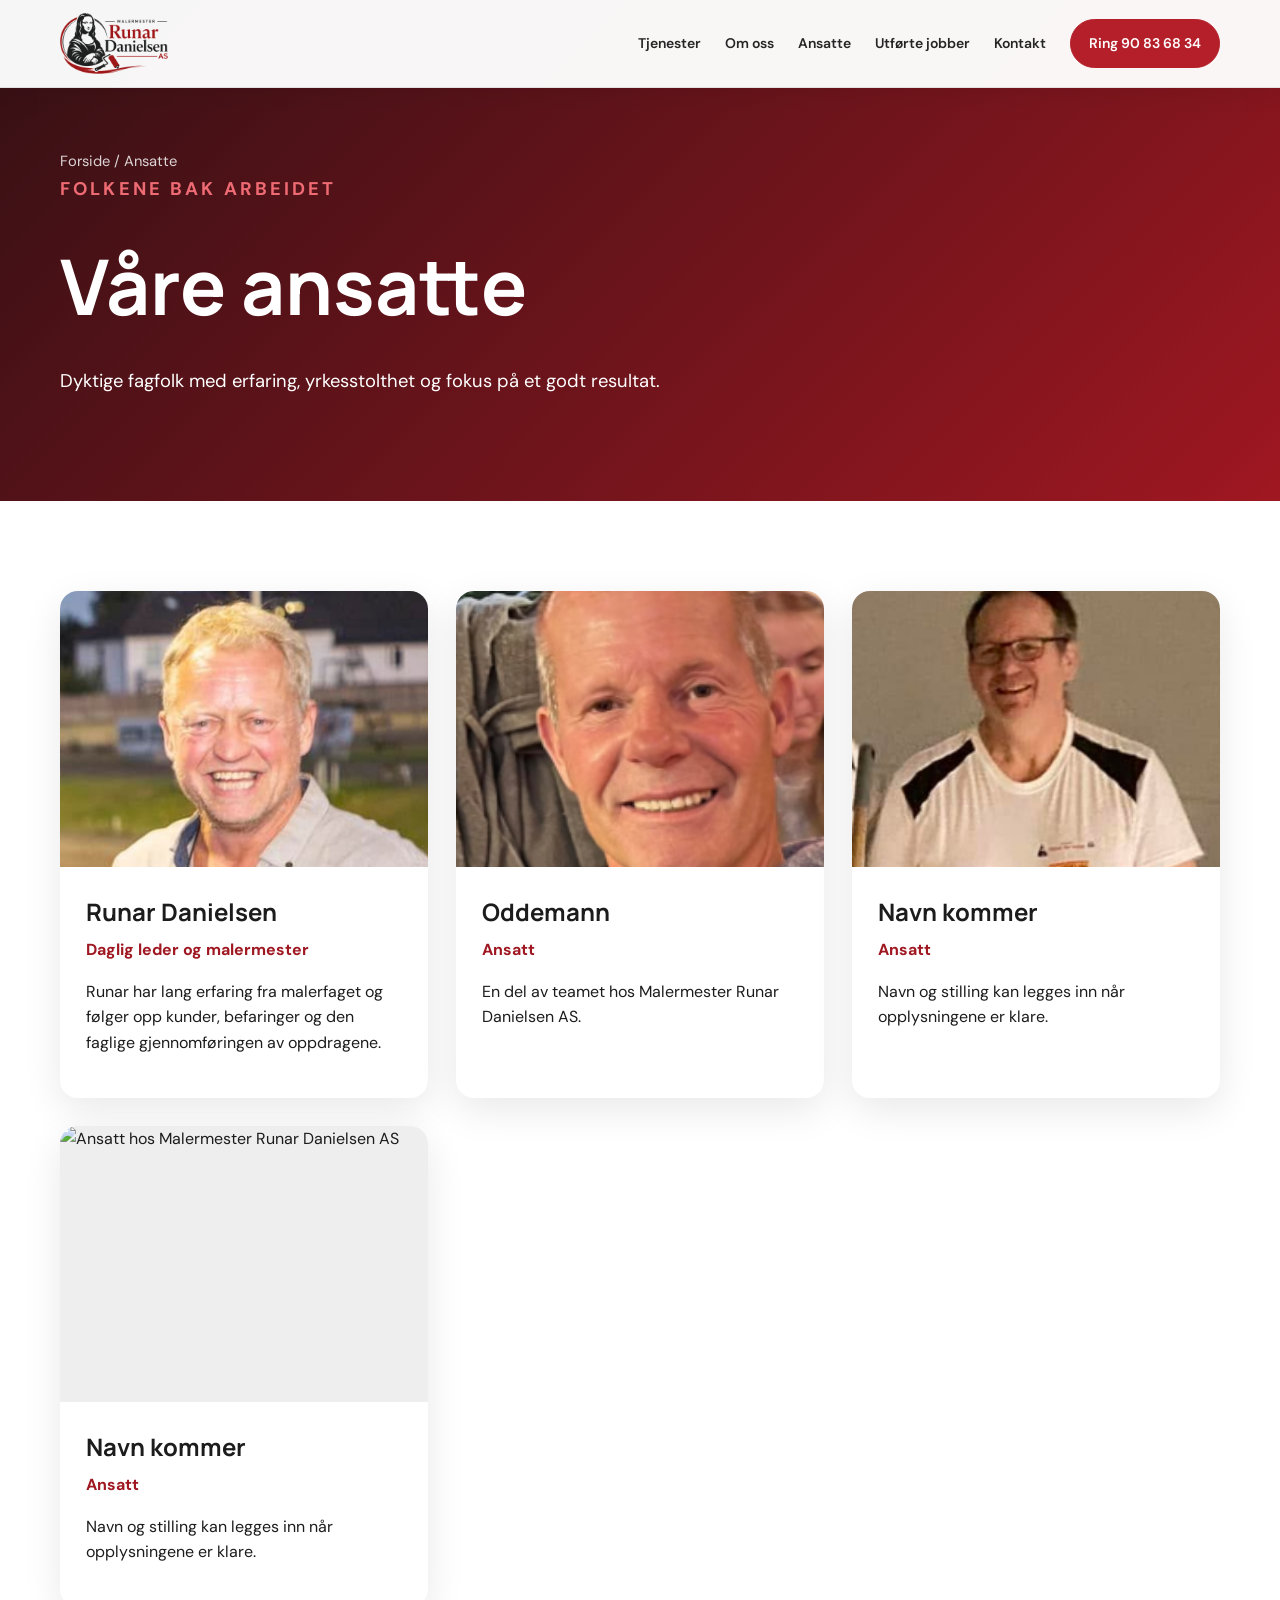
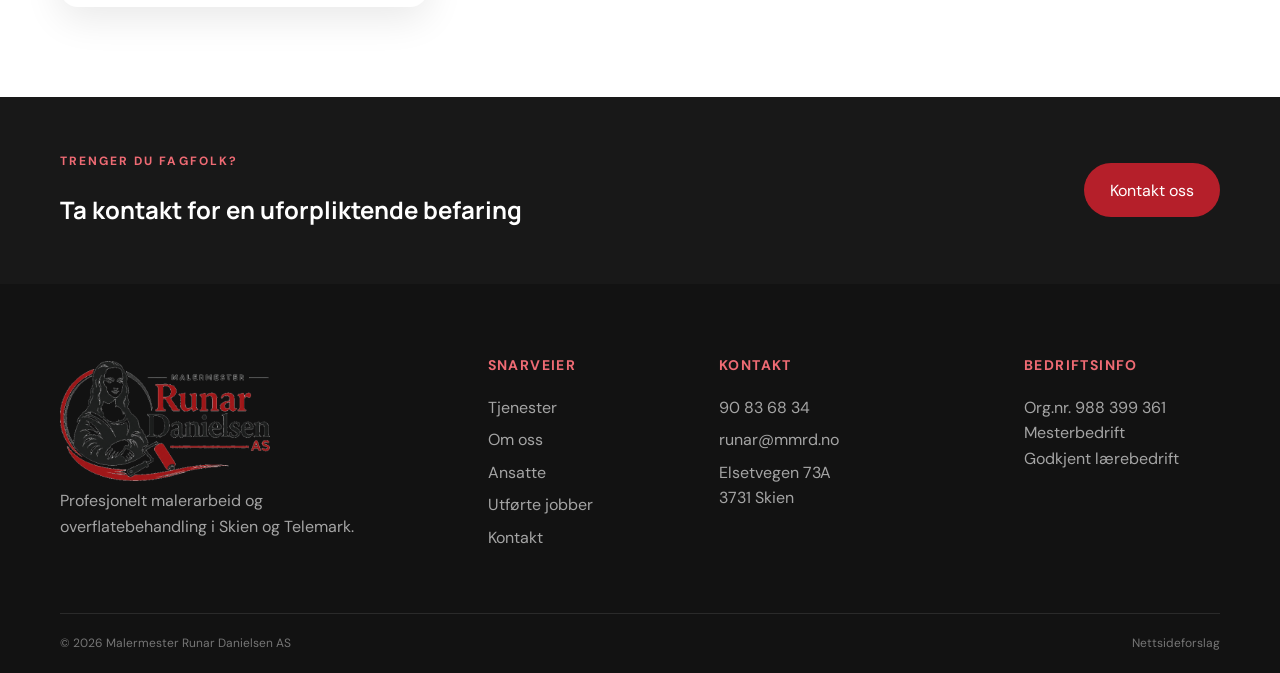
==== commit c1929283: "Update ansatte.html" ====
--- a/ansatte.html
+++ b/ansatte.html
@@ -41,23 +41,11 @@
           <div class="team-content"><h2>Runar Danielsen</h2><p class="role">Daglig leder og malermester</p><p>Runar har lang erfaring fra malerfaget og følger opp kunder, befaringer og den faglige gjennomføringen av oppdragene.</p></div>
         </article>
         <article class="team-card">
-          <div class="team-photo"><img src="images/Ellen.png" alt="Ellen" loading="lazy"></div>
-          <div class="team-content"><h2>Ellen</h2><p class="role">Ansatt</p><p>En del av teamet hos Malermester Runar Danielsen AS.</p></div>
-        </article>
-        <article class="team-card">
           <div class="team-photo"><img src="images/oddemann.png" alt="Oddemann" loading="lazy"></div>
           <div class="team-content"><h2>Oddemann</h2><p class="role">Ansatt</p><p>En del av teamet hos Malermester Runar Danielsen AS.</p></div>
         </article>
         <article class="team-card">
-          <div class="team-photo"><img src="images/Skjermbilde 2026-07-22 kl. 17.56.14.png" alt="Ansatt hos Malermester Runar Danielsen AS" loading="lazy"></div>
-          <div class="team-content"><h2>Navn kommer</h2><p class="role">Ansatt</p><p>Navn og stilling kan legges inn når opplysningene er klare.</p></div>
-        </article>
-        <article class="team-card">
           <div class="team-photo"><img src="images/Skjermbilde 2026-07-22 kl. 18.09.59.png" alt="Ansatt hos Malermester Runar Danielsen AS" loading="lazy"></div>
-          <div class="team-content"><h2>Navn kommer</h2><p class="role">Ansatt</p><p>Navn og stilling kan legges inn når opplysningene er klare.</p></div>
-        </article>
-        <article class="team-card">
-          <div class="team-photo"><img src="images/Skjermbilde 2026-07-22 kl. 18.11.24.png" alt="Ansatt hos Malermester Runar Danielsen AS" loading="lazy"></div>
           <div class="team-content"><h2>Navn kommer</h2><p class="role">Ansatt</p><p>Navn og stilling kan legges inn når opplysningene er klare.</p></div>
         </article>
         <article class="team-card">
@@ -79,4 +67,4 @@
   </footer>
   <script src="script.js"></script>
 </body>
-</html>+</html>
--- a/css/style.css
+++ b/css/style.css
@@ -32,10 +32,10 @@
 .projects{background:#1d1d1d}
 .contact-section{background:#292929}
 footer{background:#121212}
-.footer-logo{display:block;width:auto;height:82px;max-width:280px;background:transparent;border-radius:0;padding:0}
+.footer-logo{display:block;width:210px;height:auto;max-width:100%;background:transparent;border-radius:0;padding:0}
 .footer-brand{display:inline-block}
 @media(max-width:900px){.main-nav{background:#fff;color:#222;padding-top:110px;border-bottom:1px solid #ddd}.main-nav .nav-cta{text-align:center}.hero{padding-top:88px}}
-@media(max-width:620px){.site-header{height:78px}.brand-logo{width:auto;height:48px;max-width:180px}.hero{padding-top:78px}.footer-logo{width:auto;height:62px;max-width:220px}}
+@media(max-width:620px){.site-header{height:78px}.brand-logo{width:auto;height:48px;max-width:180px}.hero{padding-top:78px}.footer-logo{width:190px;height:auto;max-width:100%}}
 
 
 /* Oppdatert med hero-bilde og mester-merke */
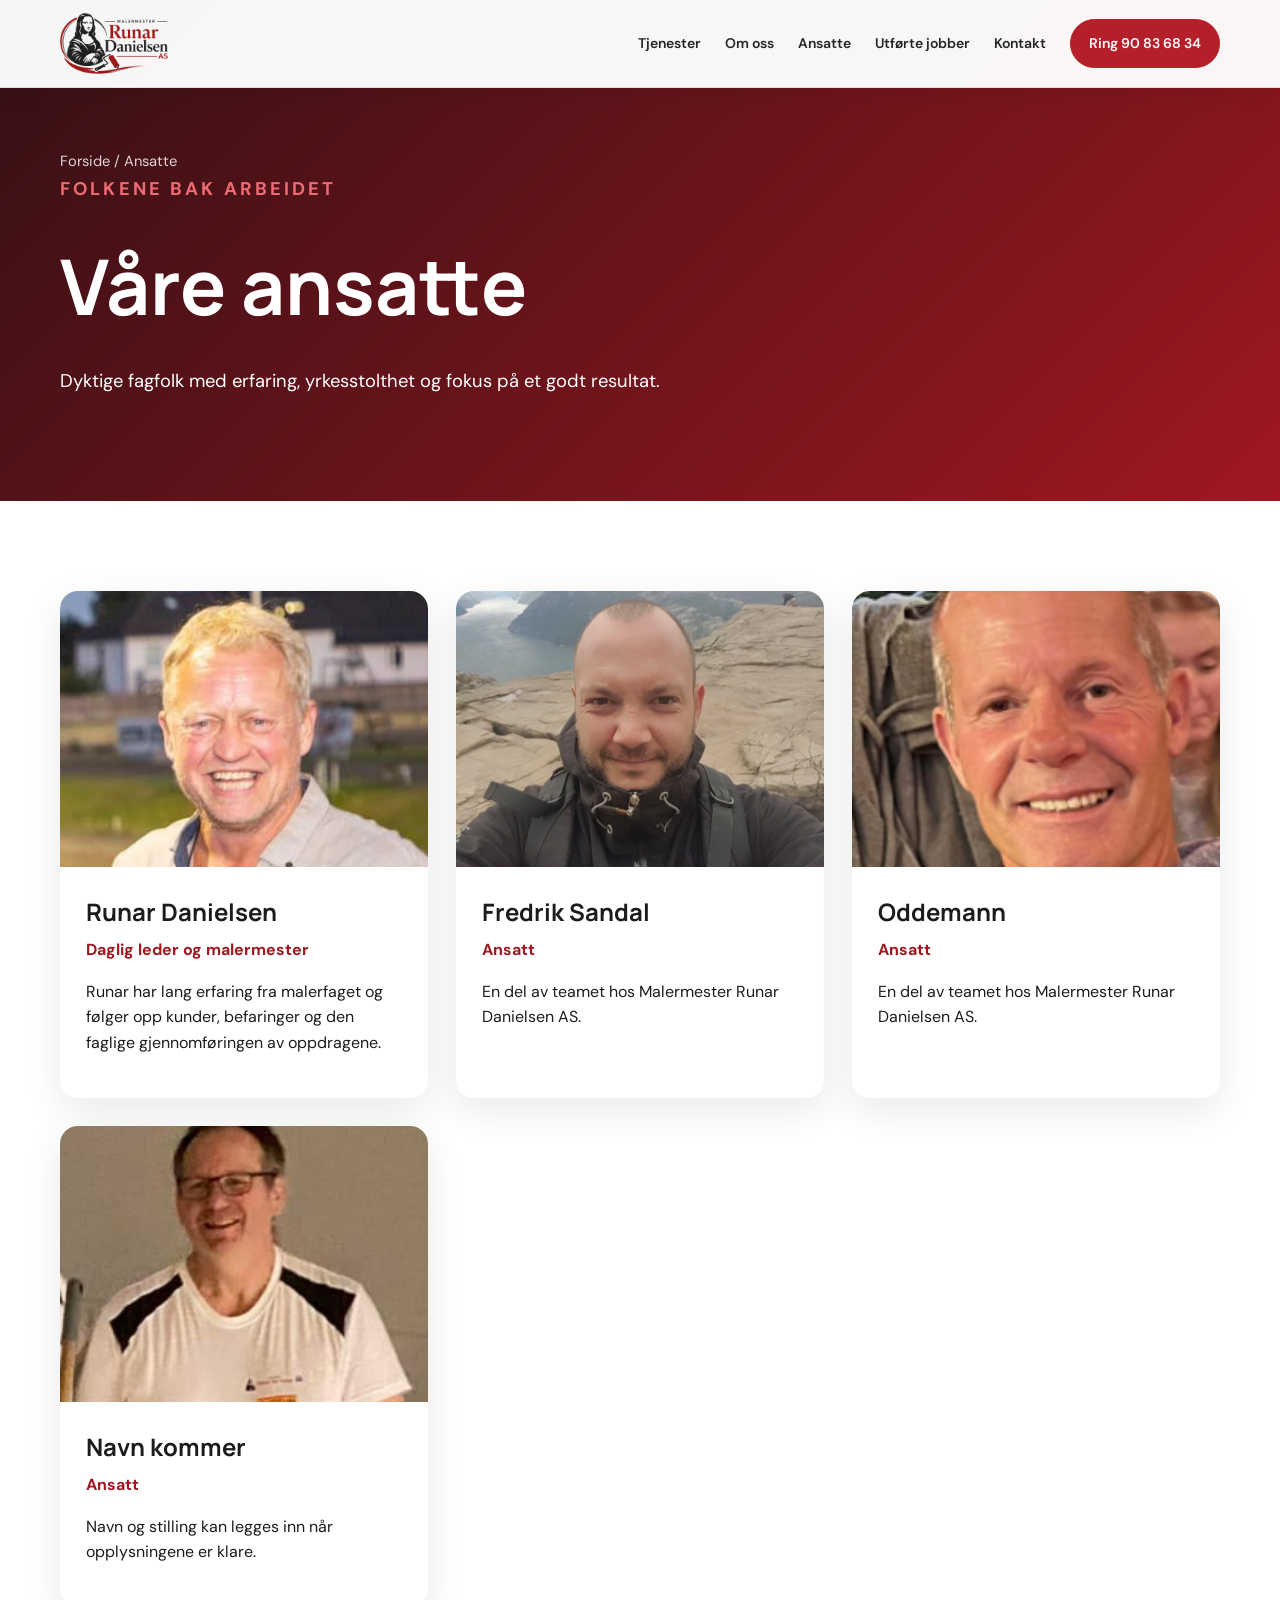
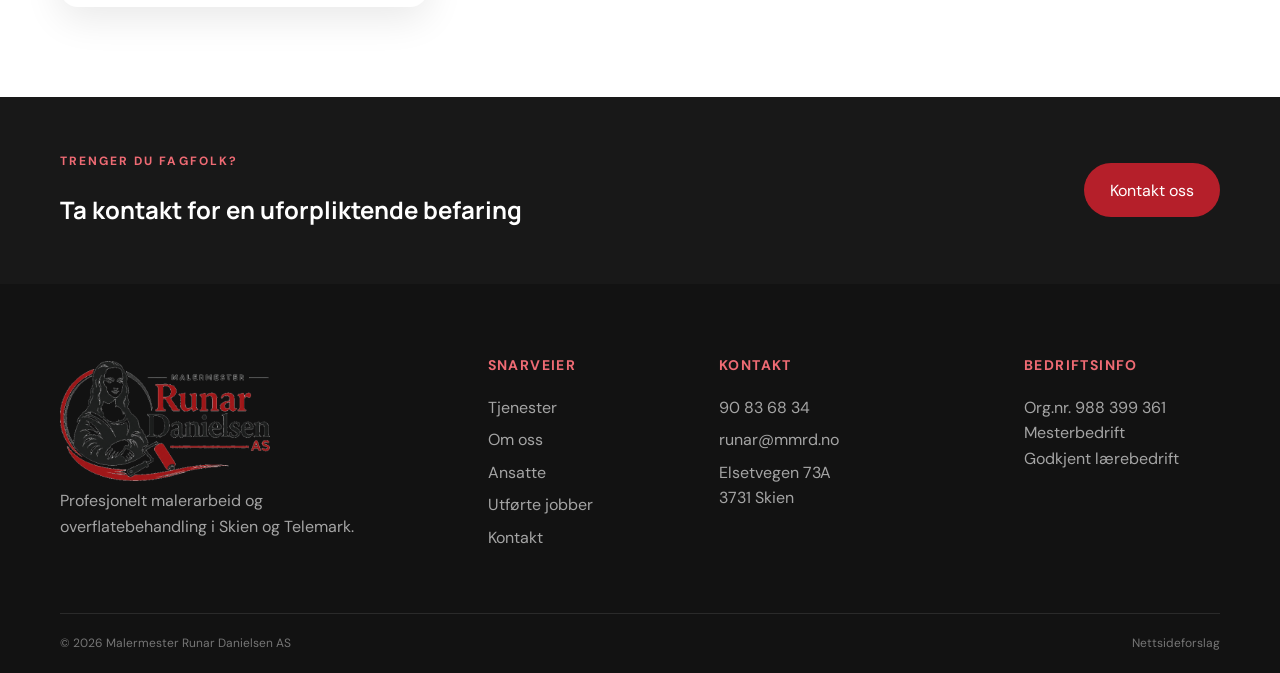
==== commit 762dd641: "Update ansatte.html" ====
--- a/ansatte.html
+++ b/ansatte.html
@@ -40,16 +40,17 @@
           <div class="team-photo"><img src="images/runar.png" alt="Runar Danielsen" loading="lazy"></div>
           <div class="team-content"><h2>Runar Danielsen</h2><p class="role">Daglig leder og malermester</p><p>Runar har lang erfaring fra malerfaget og følger opp kunder, befaringer og den faglige gjennomføringen av oppdragene.</p></div>
         </article>
+
+        <article class="team-card">
+          <div class="team-photo"><img src="images/Fredrik.jpg" alt="Fredrik Sandal" loading="lazy"></div>
+          <div class="team-content"><h2>Fredrik Sandal</h2><p class="role">Ansatt</p><p>En del av teamet hos Malermester Runar Danielsen AS.</p></div>
+        </article>
         <article class="team-card">
           <div class="team-photo"><img src="images/oddemann.png" alt="Oddemann" loading="lazy"></div>
           <div class="team-content"><h2>Oddemann</h2><p class="role">Ansatt</p><p>En del av teamet hos Malermester Runar Danielsen AS.</p></div>
         </article>
         <article class="team-card">
           <div class="team-photo"><img src="images/Skjermbilde 2026-07-22 kl. 18.09.59.png" alt="Ansatt hos Malermester Runar Danielsen AS" loading="lazy"></div>
-          <div class="team-content"><h2>Navn kommer</h2><p class="role">Ansatt</p><p>Navn og stilling kan legges inn når opplysningene er klare.</p></div>
-        </article>
-        <article class="team-card">
-          <div class="team-photo"><img src="images/Skjermbilde 2026-07-22 kl. 18.12.16.png" alt="Ansatt hos Malermester Runar Danielsen AS" loading="lazy"></div>
           <div class="team-content"><h2>Navn kommer</h2><p class="role">Ansatt</p><p>Navn og stilling kan legges inn når opplysningene er klare.</p></div>
         </article>
       </div>
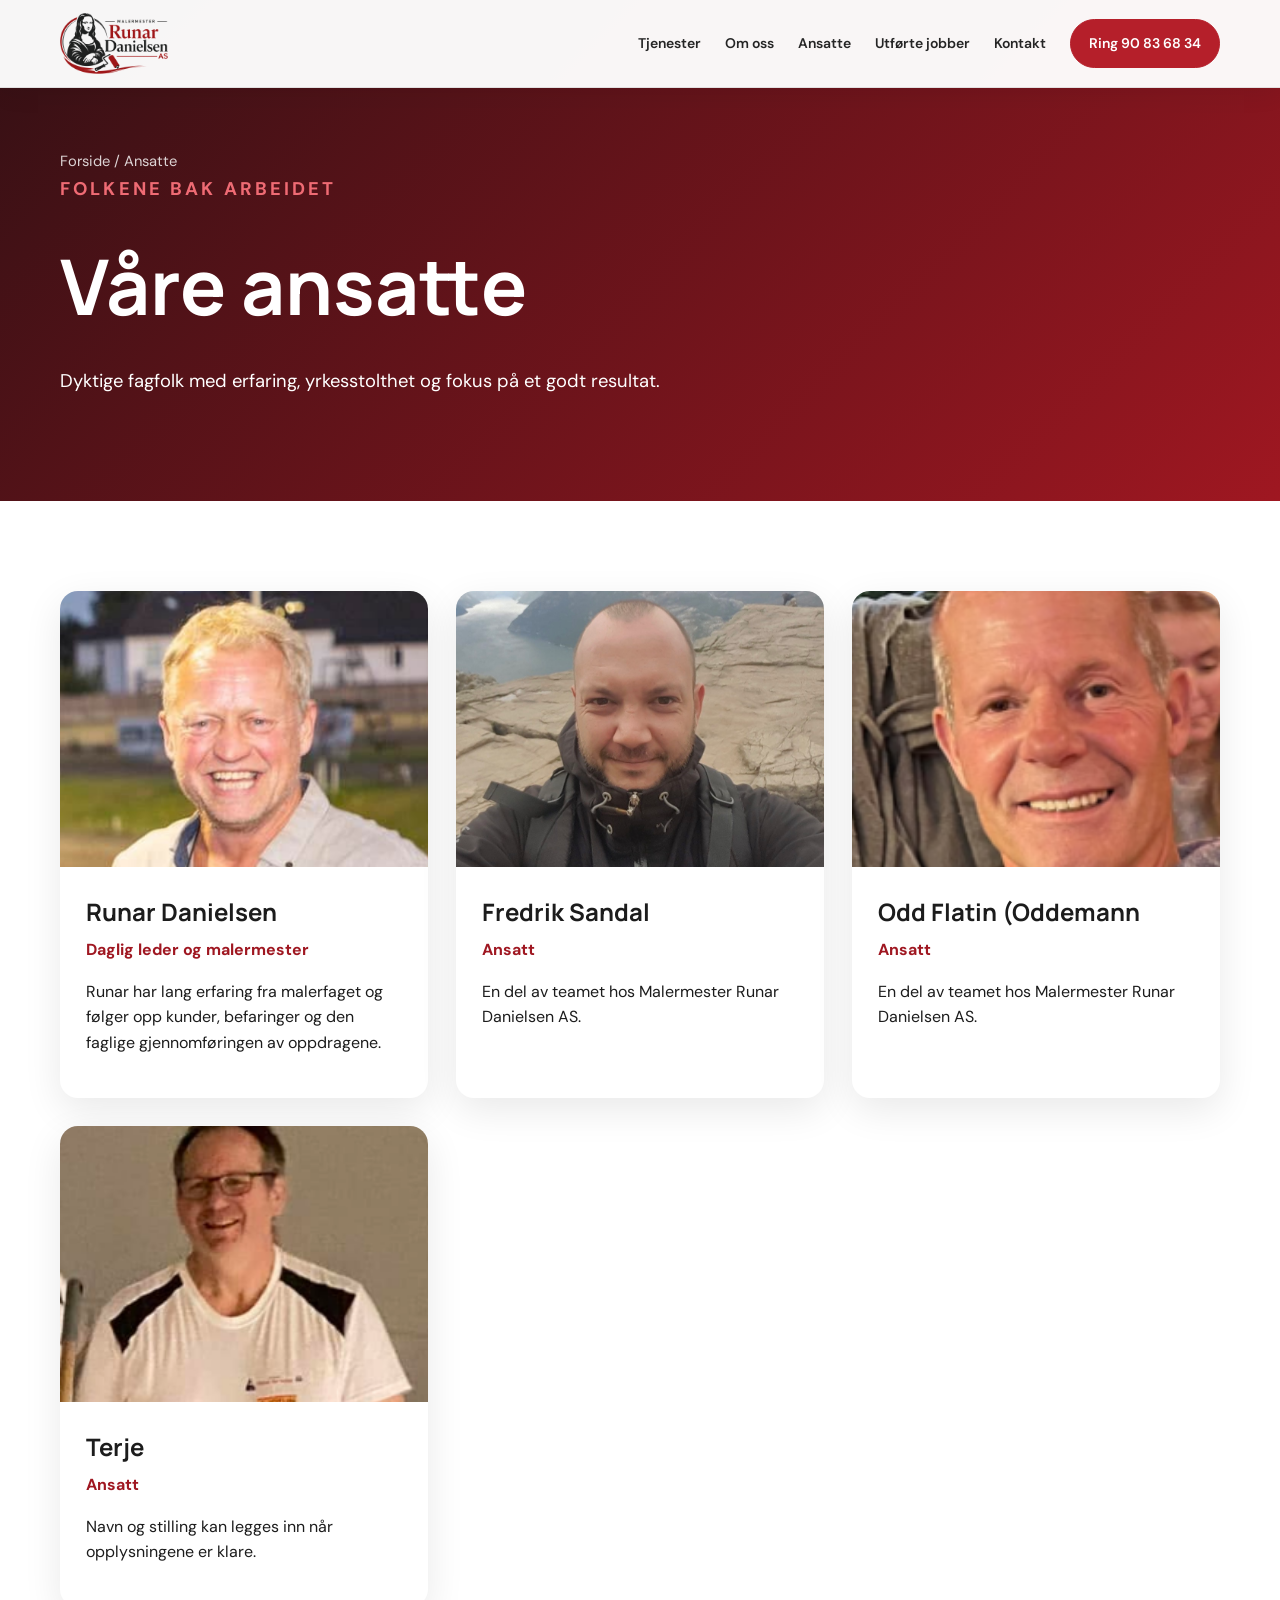
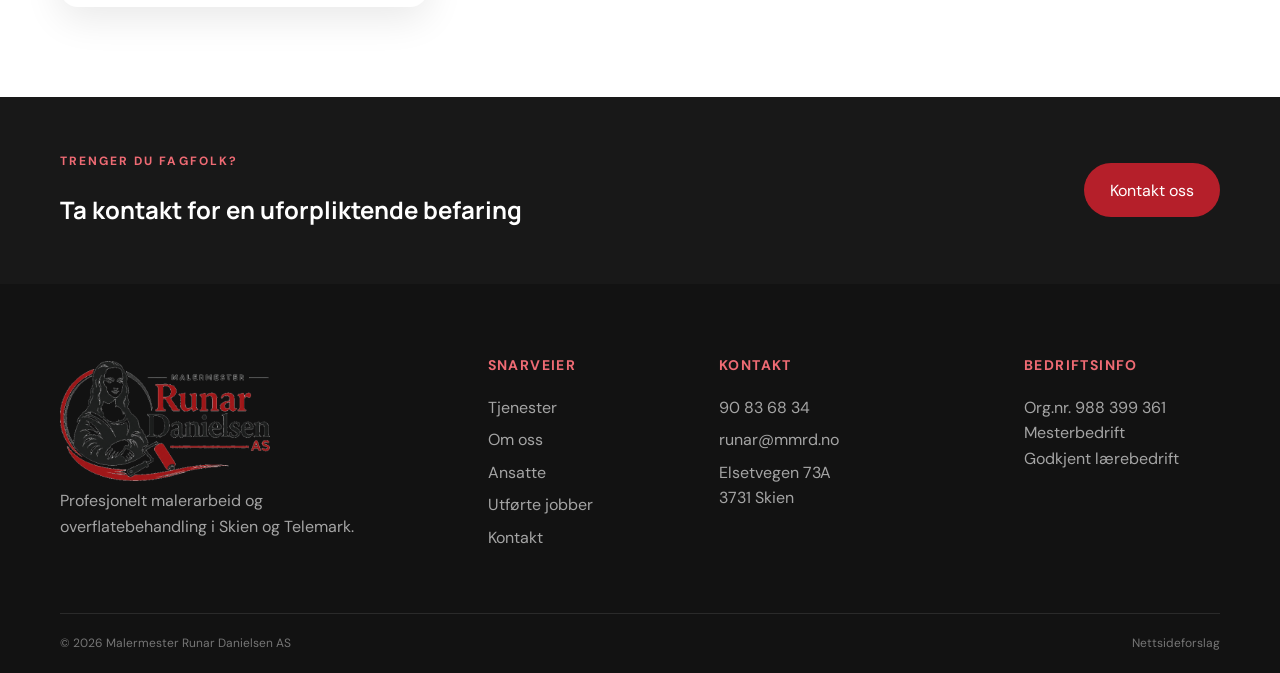
==== commit ec35026b: "Update ansatte.html" ====
--- a/ansatte.html
+++ b/ansatte.html
@@ -46,12 +46,12 @@
           <div class="team-content"><h2>Fredrik Sandal</h2><p class="role">Ansatt</p><p>En del av teamet hos Malermester Runar Danielsen AS.</p></div>
         </article>
         <article class="team-card">
-          <div class="team-photo"><img src="images/oddemann.png" alt="Oddemann" loading="lazy"></div>
-          <div class="team-content"><h2>Oddemann</h2><p class="role">Ansatt</p><p>En del av teamet hos Malermester Runar Danielsen AS.</p></div>
+          <div class="team-photo"><img src="images/oddemann.png" alt="Odd Flatin (Oddemann)" loading="lazy"></div>
+          <div class="team-content"><h2>Odd Flatin (Oddemann</h2><p class="role">Ansatt</p><p>En del av teamet hos Malermester Runar Danielsen AS.</p></div>
         </article>
         <article class="team-card">
           <div class="team-photo"><img src="images/Skjermbilde 2026-07-22 kl. 18.09.59.png" alt="Ansatt hos Malermester Runar Danielsen AS" loading="lazy"></div>
-          <div class="team-content"><h2>Navn kommer</h2><p class="role">Ansatt</p><p>Navn og stilling kan legges inn når opplysningene er klare.</p></div>
+          <div class="team-content"><h2>Terje</h2><p class="role">Ansatt</p><p>Navn og stilling kan legges inn når opplysningene er klare.</p></div>
         </article>
       </div>
     </div></section>
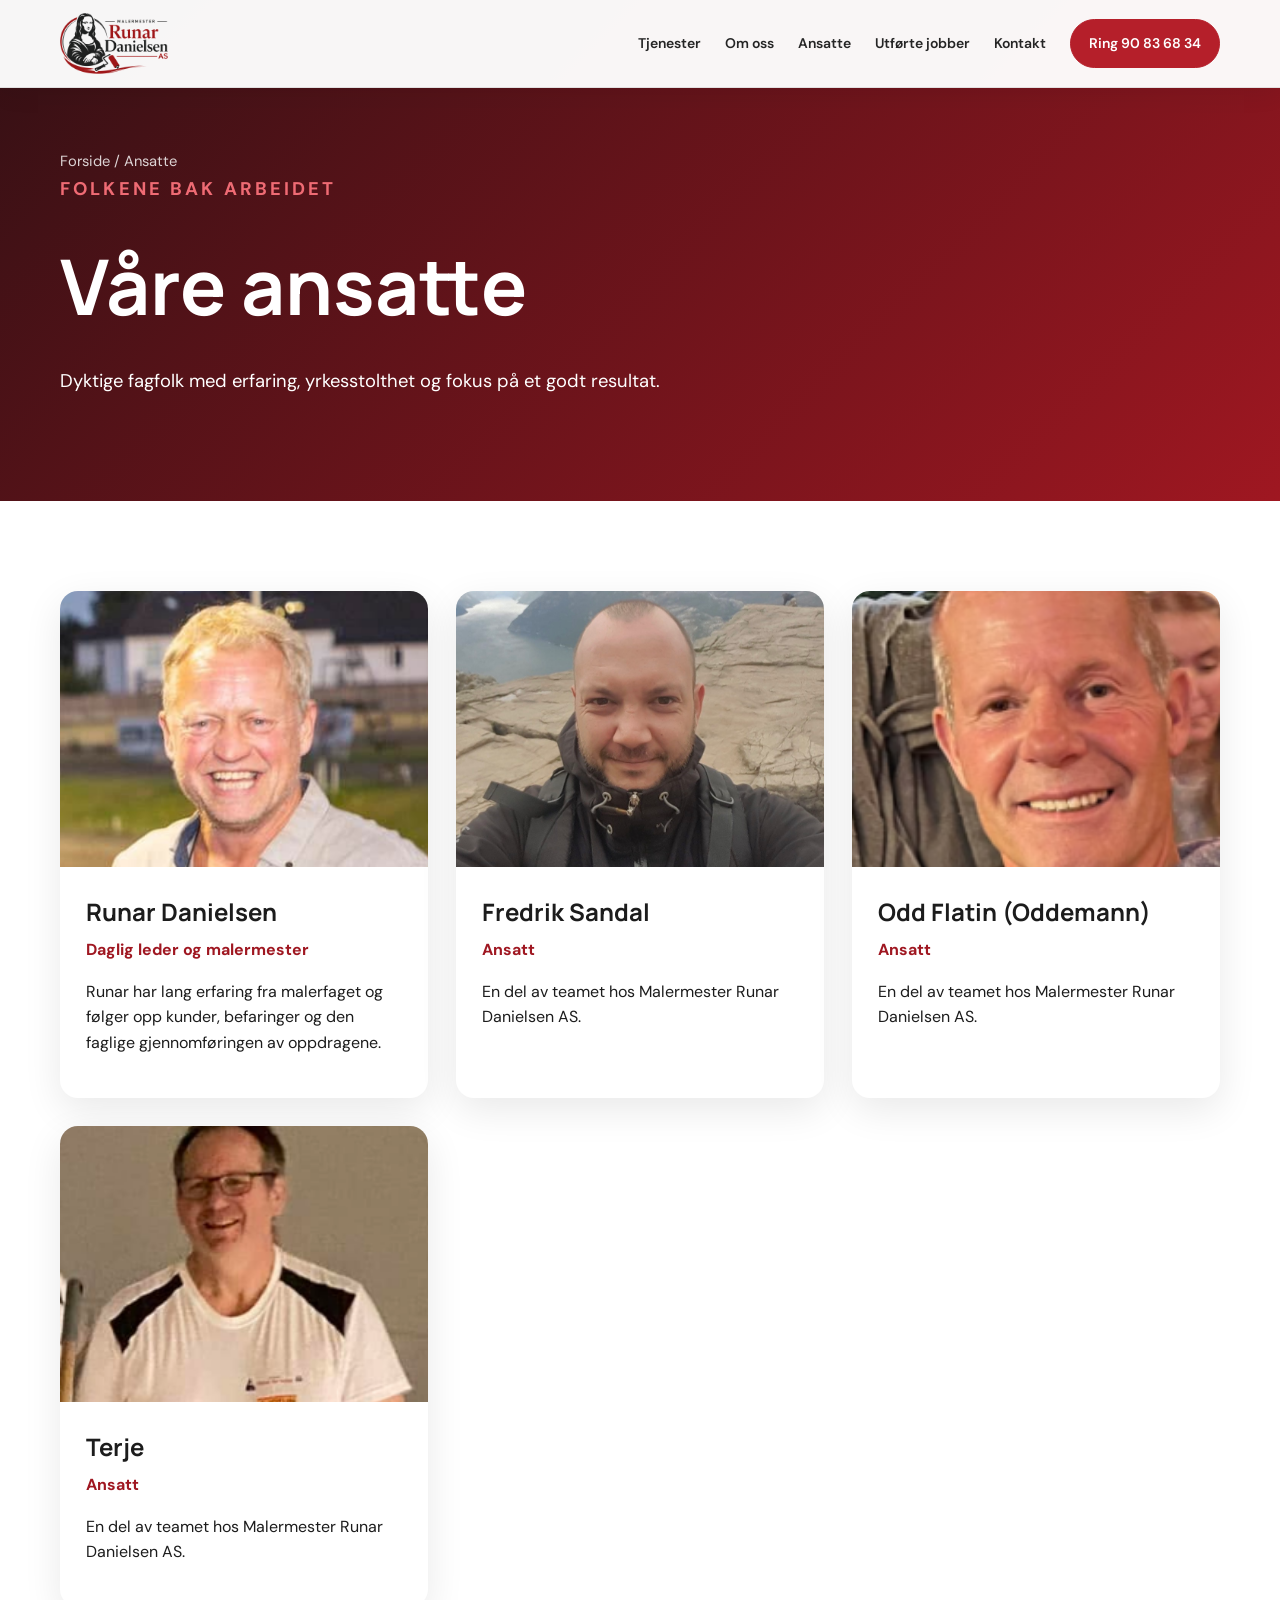
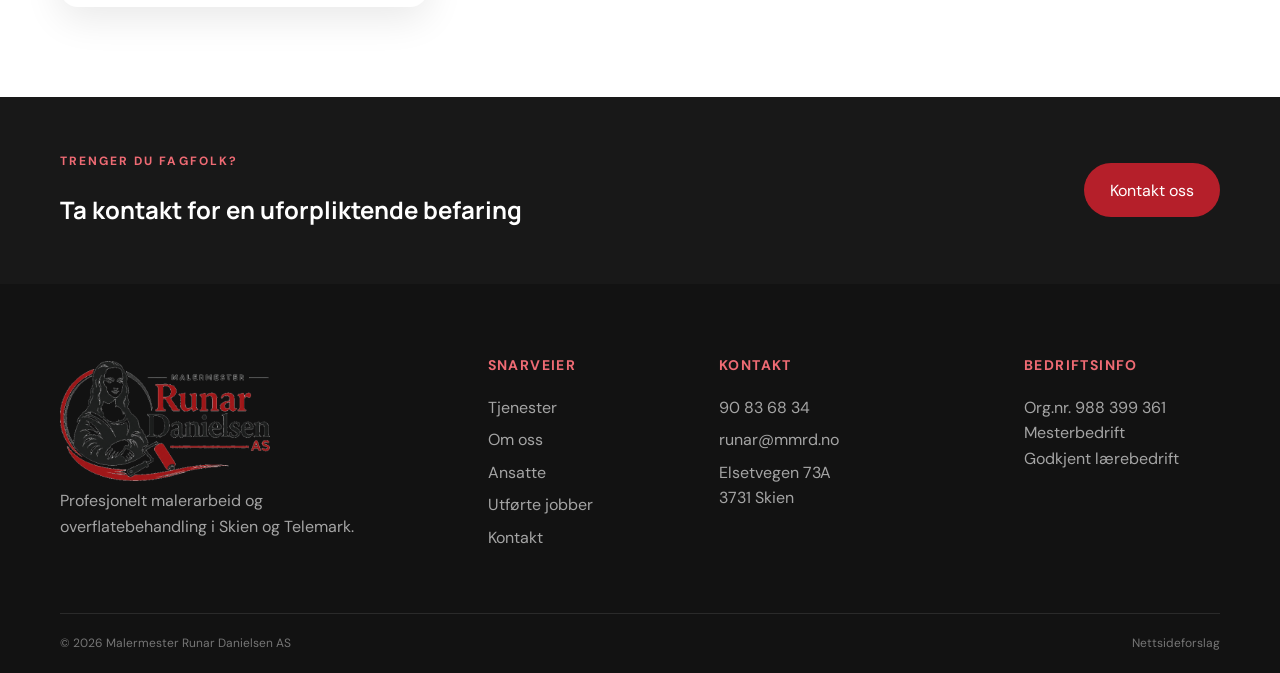
==== commit 3361743f: "Update ansatte.html" ====
--- a/ansatte.html
+++ b/ansatte.html
@@ -47,11 +47,11 @@
         </article>
         <article class="team-card">
           <div class="team-photo"><img src="images/oddemann.png" alt="Odd Flatin (Oddemann)" loading="lazy"></div>
-          <div class="team-content"><h2>Odd Flatin (Oddemann</h2><p class="role">Ansatt</p><p>En del av teamet hos Malermester Runar Danielsen AS.</p></div>
+          <div class="team-content"><h2>Odd Flatin (Oddemann)</h2><p class="role">Ansatt</p><p>En del av teamet hos Malermester Runar Danielsen AS.</p></div>
         </article>
         <article class="team-card">
           <div class="team-photo"><img src="images/Skjermbilde 2026-07-22 kl. 18.09.59.png" alt="Ansatt hos Malermester Runar Danielsen AS" loading="lazy"></div>
-          <div class="team-content"><h2>Terje</h2><p class="role">Ansatt</p><p>Navn og stilling kan legges inn når opplysningene er klare.</p></div>
+          <div class="team-content"><h2>Terje</h2><p class="role">Ansatt</p><p>En del av teamet hos Malermester Runar Danielsen AS.</p></div>
         </article>
       </div>
     </div></section>
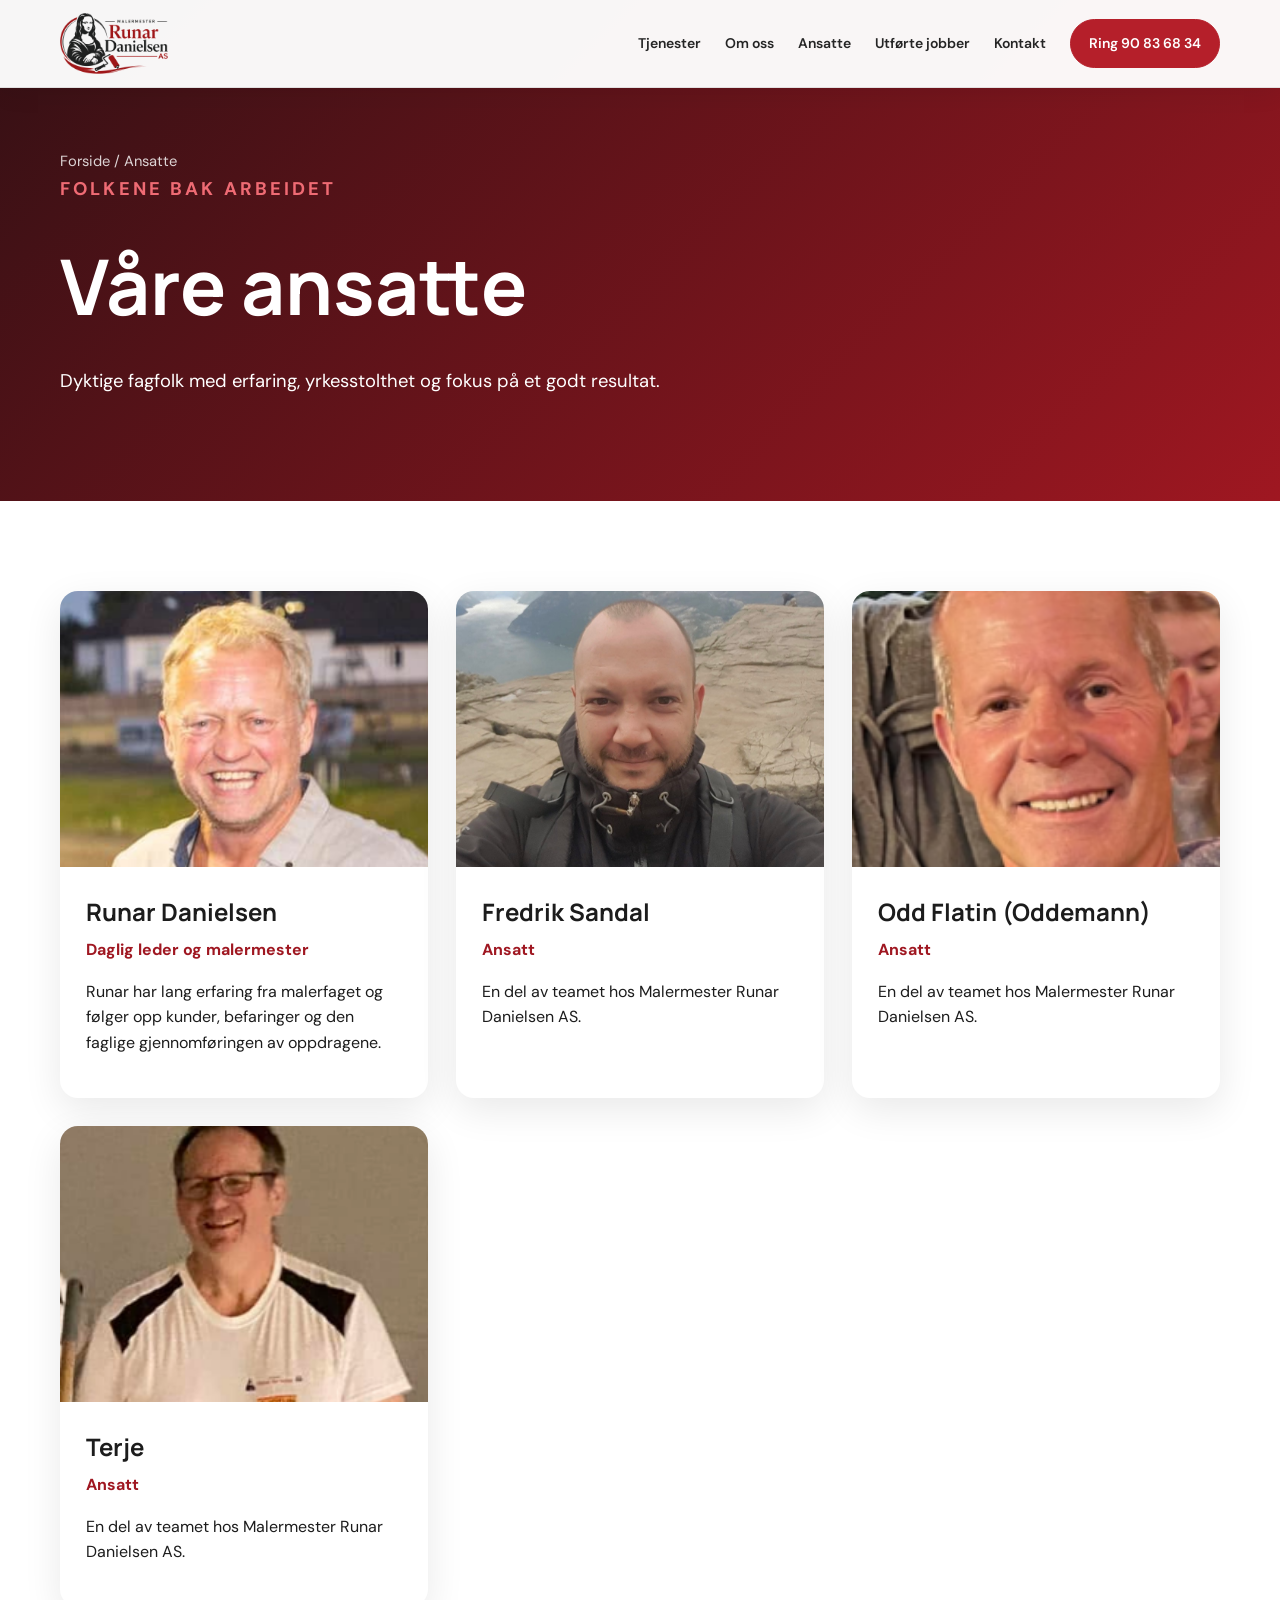
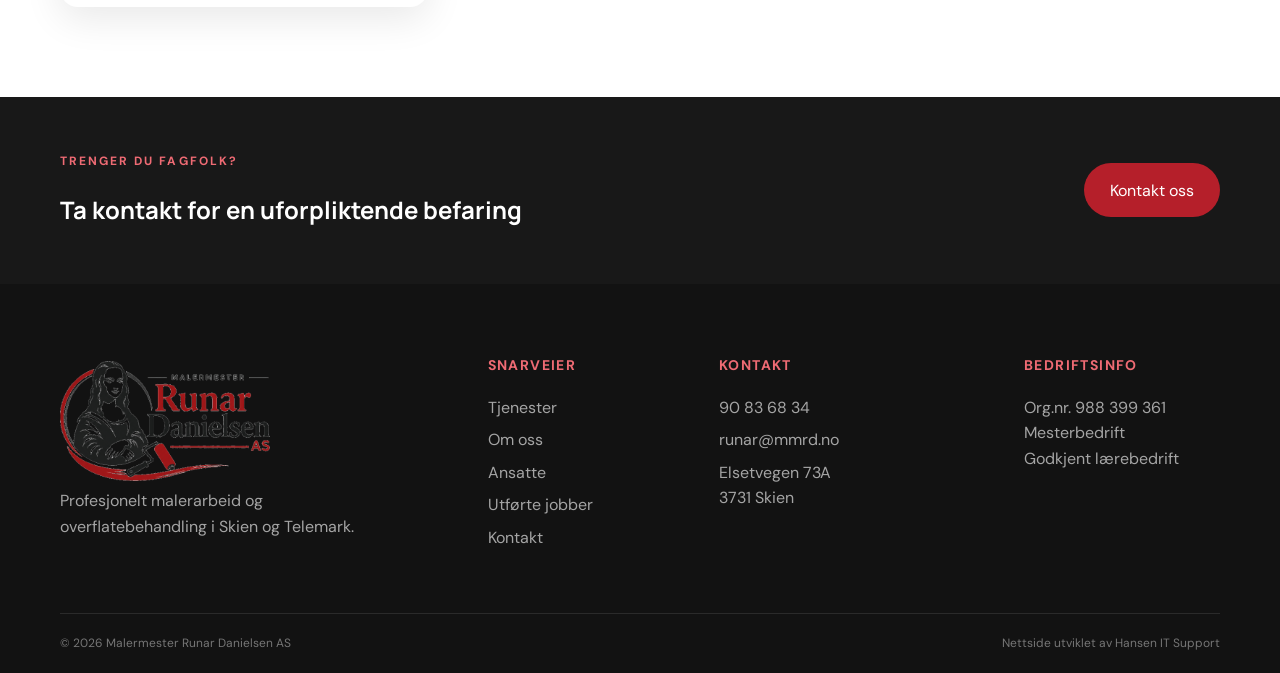
==== commit 8f88b681: "Update ansatte.html" ====
--- a/ansatte.html
+++ b/ansatte.html
@@ -64,7 +64,7 @@
       <div><h3>Kontakt</h3><a href="tel:+4790836834">90 83 68 34</a><a href="mailto:runar@mmrd.no">runar@mmrd.no</a><p>Elsetvegen 73A<br>3731 Skien</p></div>
       <div><h3>Bedriftsinfo</h3><p>Org.nr. 988 399 361<br>Mesterbedrift<br>Godkjent lærebedrift</p></div>
     </div>
-    <div class="container footer-bottom"><span>© <span id="year"></span> Malermester Runar Danielsen AS</span><span>Nettsideforslag</span></div>
+    <div class="container footer-bottom"><span>© <span id="year"></span> Malermester Runar Danielsen AS</span><span>Nettside utviklet av <a href="https://hansenitsupport.no" target="_blank" rel="noopener noreferrer">Hansen IT Support</a></span></div>
   </footer>
   <script src="script.js"></script>
 </body>
